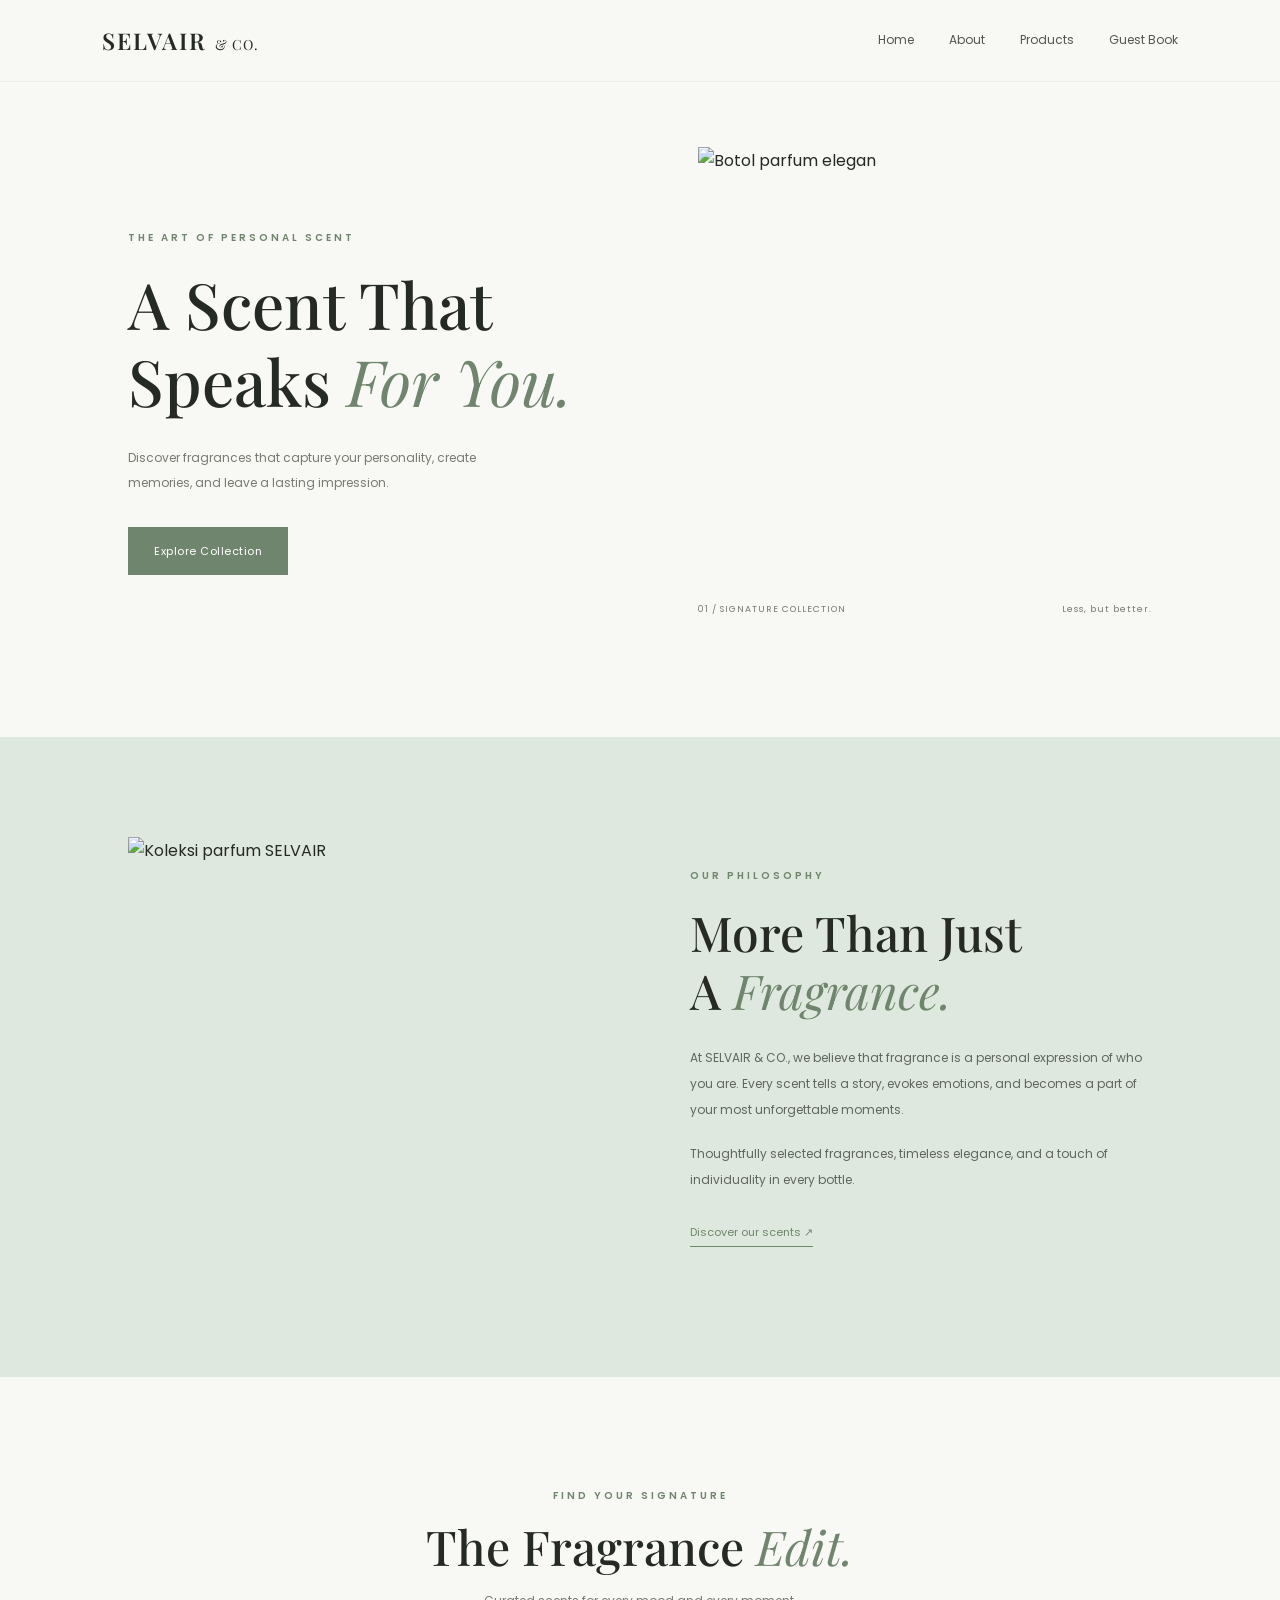
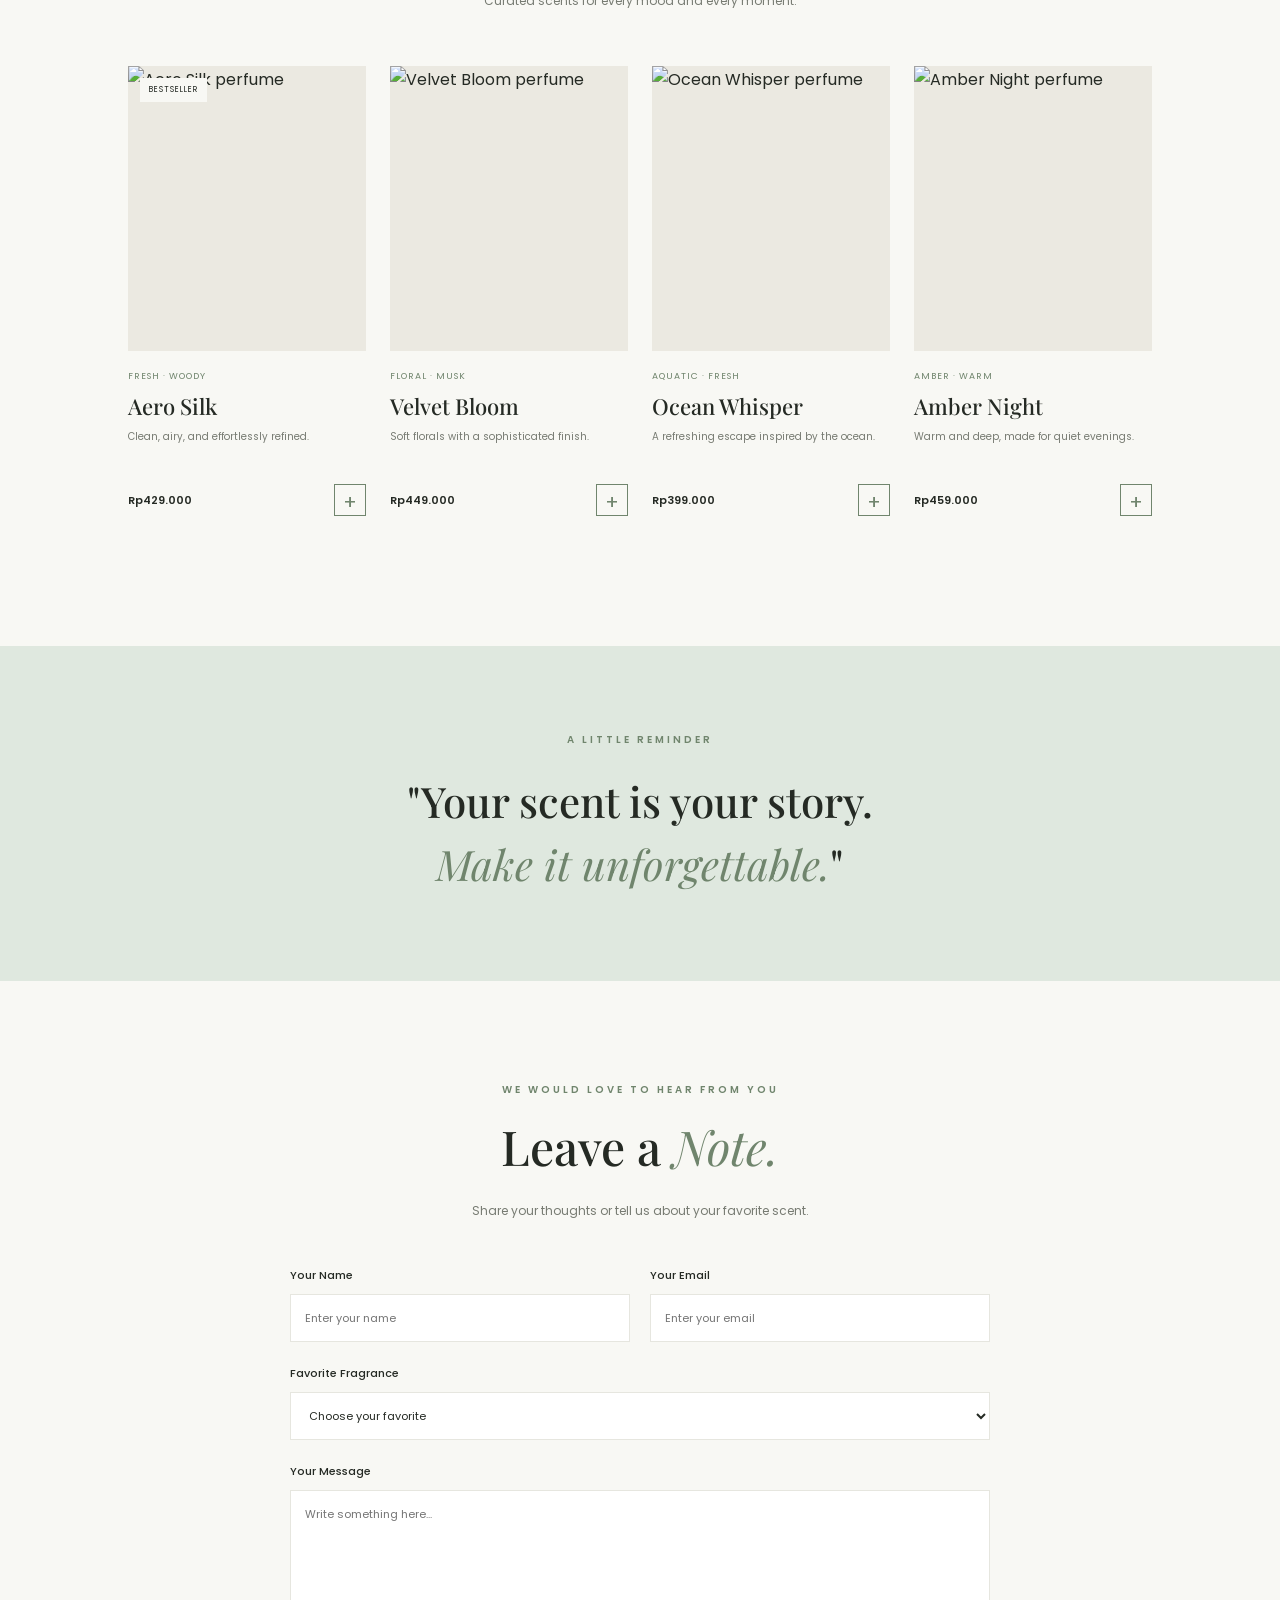
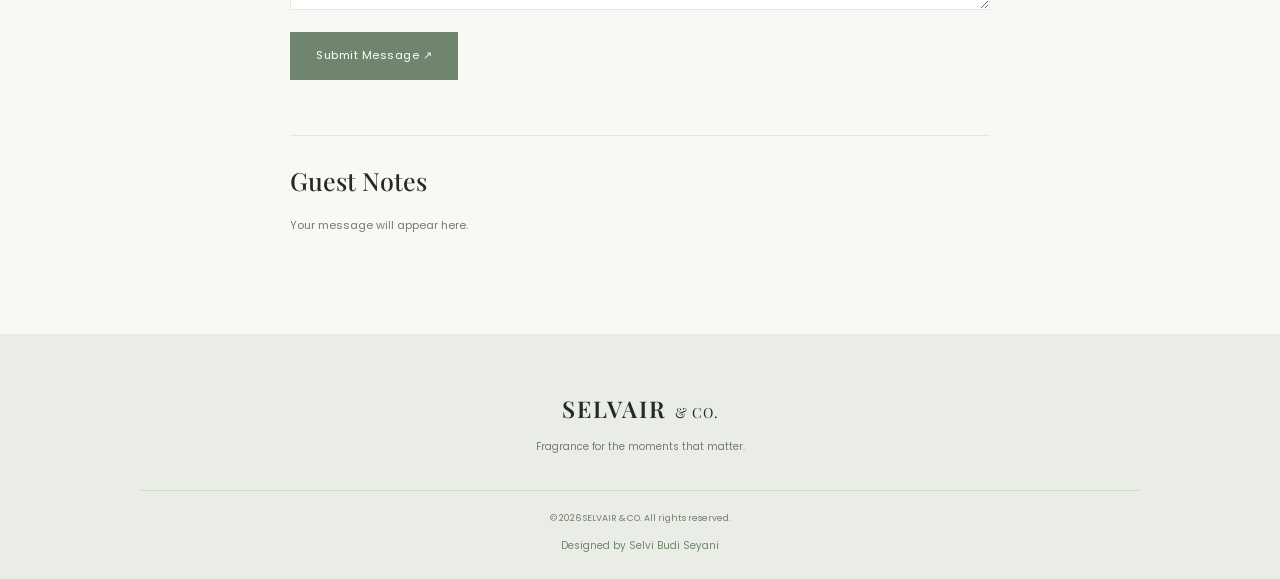
==== index.html @ 3b35ac5a "Rename indext.html to index.html" ====
<!DOCTYPE html>
<html lang="id">
<head>
    <meta charset="UTF-8">
    <meta name="viewport" content="width=device-width, initial-scale=1.0">
    <title>SELVAIR & CO. | Perfume Store</title>

    <link rel="preconnect" href="https://fonts.googleapis.com">
    <link rel="preconnect" href="https://fonts.gstatic.com" crossorigin>
    <link href="https://fonts.googleapis.com/css2?family=Playfair+Display:wght@400;500;600;700&family=Poppins:wght@300;400;500;600&display=swap" rel="stylesheet">

    <link rel="stylesheet" href="style.css">
</head>
<body>

    <header class="navbar">
        <a href="#home" class="logo">SELVAIR <span>& CO.</span></a>

        <button class="menu-toggle" id="menuToggle"
            aria-label="Buka menu" aria-expanded="false">
            ☰
        </button>

        <nav id="navMenu">
            <a href="#home">Home</a>
            <a href="#about">About</a>
            <a href="#products">Products</a>
            <a href="#guestbook">Guest Book</a>
        </nav>
    </header>

    <main>
        <section class="hero" id="home">
            <div class="hero-content">
                <p class="eyebrow">THE ART OF PERSONAL SCENT</p>
                <h1>A Scent That<br>Speaks <em>For You.</em></h1>
                <p class="hero-description">
                    Discover fragrances that capture your personality,
                    create memories, and leave a lasting impression.
                </p>
                <a href="#products" class="button">Explore Collection</a>
            </div>

            <div class="hero-image">
                <img
                    src="https://images.unsplash.com/photo-1594035910387-fea47794261f?auto=format&fit=crop&w=1000&q=85"
                    alt="Botol parfum elegan">
                <div class="image-caption">
                    <span>01 / SIGNATURE COLLECTION</span>
                    <span>Less, but better.</span>
                </div>
            </div>
        </section>

        <section class="about section" id="about">
            <div class="about-image">
                <img
                    src="https://images.unsplash.com/photo-1541643600914-78b084683601?auto=format&fit=crop&w=900&q=85"
                    alt="Koleksi parfum SELVAIR">
            </div>

            <div class="about-content">
                <p class="eyebrow">OUR PHILOSOPHY</p>
                <h2>More Than Just<br>A <em>Fragrance.</em></h2>
                <p>
                    At SELVAIR & CO., we believe that fragrance is a
                    personal expression of who you are. Every scent
                    tells a story, evokes emotions, and becomes a part
                    of your most unforgettable moments.
                </p>
                <p>
                    Thoughtfully selected fragrances, timeless elegance,
                    and a touch of individuality in every bottle.
                </p>
                <a href="#products" class="text-link">Discover our scents ↗</a>
            </div>
        </section>

        <section class="products section" id="products">
            <div class="section-heading">
                <p class="eyebrow">FIND YOUR SIGNATURE</p>
                <h2>The Fragrance <em>Edit.</em></h2>
                <p>Curated scents for every mood and every moment.</p>
            </div>

            <div class="product-grid">
                <article class="product-card">
                    <div class="product-image">
                        <img
                            src="https://images.unsplash.com/photo-1592945403244-b3fbafd7f539?auto=format&fit=crop&w=700&q=85"
                            alt="Aero Silk perfume">
                        <span class="product-tag">BESTSELLER</span>
                    </div>
                    <div class="product-info">
                        <p class="product-category">FRESH · WOODY</p>
                        <h3>Aero Silk</h3>
                        <p class="product-description">
                            Clean, airy, and effortlessly refined.
                        </p>
                        <div class="product-bottom">
                            <span class="price">Rp429.000</span>
                            <button class="add-button"
                                data-product="Aero Silk"
                                aria-label="Pilih Aero Silk">+</button>
                        </div>
                    </div>
                </article>

                <article class="product-card">
                    <div class="product-image">
                        <img
                            src="https://images.unsplash.com/photo-1615634260167-c8cdede054de?auto=format&fit=crop&w=700&q=85"
                            alt="Velvet Bloom perfume">
                    </div>
                    <div class="product-info">
                        <p class="product-category">FLORAL · MUSK</p>
                        <h3>Velvet Bloom</h3>
                        <p class="product-description">
                            Soft florals with a sophisticated finish.
                        </p>
                        <div class="product-bottom">
                            <span class="price">Rp449.000</span>
                            <button class="add-button"
                                data-product="Velvet Bloom"
                                aria-label="Pilih Velvet Bloom">+</button>
                        </div>
                    </div>
                </article>

                <article class="product-card">
                    <div class="product-image">
                        <img
                            src="https://images.unsplash.com/photo-1590736969955-71cc94901144?auto=format&fit=crop&w=700&q=85"
                            alt="Ocean Whisper perfume">
                    </div>
                    <div class="product-info">
                        <p class="product-category">AQUATIC · FRESH</p>
                        <h3>Ocean Whisper</h3>
                        <p class="product-description">
                            A refreshing escape inspired by the ocean.
                        </p>
                        <div class="product-bottom">
                            <span class="price">Rp399.000</span>
                            <button class="add-button"
                                data-product="Ocean Whisper"
                                aria-label="Pilih Ocean Whisper">+</button>
                        </div>
                    </div>
                </article>

                <article class="product-card">
                    <div class="product-image">
                        <img
                            src="https://images.unsplash.com/photo-1595425970377-c9703cf48b6d?auto=format&fit=crop&w=700&q=85"
                            alt="Amber Night perfume">
                    </div>
                    <div class="product-info">
                        <p class="product-category">AMBER · WARM</p>
                        <h3>Amber Night</h3>
                        <p class="product-description">
                            Warm and deep, made for quiet evenings.
                        </p>
                        <div class="product-bottom">
                            <span class="price">Rp459.000</span>
                            <button class="add-button"
                                data-product="Amber Night"
                                aria-label="Pilih Amber Night">+</button>
                        </div>
                    </div>
                </article>
            </div>

            <p class="selection-message" id="selectionMessage"
                role="status" aria-live="polite"></p>
        </section>

        <section class="quote-section">
            <p class="eyebrow">A LITTLE REMINDER</p>
            <h2>"Your scent is your story.<br><em>Make it unforgettable.</em>"</h2>
        </section>

        <section class="guestbook section" id="guestbook">
            <div class="guestbook-heading">
                <p class="eyebrow">WE WOULD LOVE TO HEAR FROM YOU</p>
                <h2>Leave a <em>Note.</em></h2>
                <p>Share your thoughts or tell us about your favorite scent.</p>
            </div>

            <form id="guestForm">
                <div class="form-row">
                    <div class="form-group">
                        <label for="name">Your Name</label>
                        <input type="text" id="name" name="name"
                            placeholder="Enter your name" required>
                    </div>

                    <div class="form-group">
                        <label for="email">Your Email</label>
                        <input type="email" id="email" name="email"
                            placeholder="Enter your email" required>
                    </div>
                </div>

                <div class="form-group">
                    <label for="favorite">Favorite Fragrance</label>
                    <select id="favorite" name="favorite" required>
                        <option value="">Choose your favorite</option>
                        <option>Aero Silk</option>
                        <option>Velvet Bloom</option>
                        <option>Ocean Whisper</option>
                        <option>Amber Night</option>
                        <option>Other</option>
                    </select>
                </div>

                <div class="form-group">
                    <label for="message">Your Message</label>
                    <textarea id="message" name="message" rows="4"
                        placeholder="Write something here..."
                        required></textarea>
                </div>

                <button type="submit" class="button submit-button">
                    Submit Message ↗
                </button>
            </form>

            <div class="guestbook-entries" id="guestEntries"
                aria-live="polite">
                <h3>Guest Notes</h3>
                <p class="empty-message">Your message will appear here.</p>
            </div>
        </section>
    </main>

    <footer class="footer">
        <a href="#home" class="logo">SELVAIR <span>& CO.</span></a>
        <p>Fragrance for the moments that matter.</p>
        <div class="footer-line"></div>
        <p class="copyright">
            © 2026 SELVAIR & CO. All rights reserved.
        </p>
        <p class="designer">Designed by Selvi Budi Seyani</p>
    </footer>

    <script src="script.js"></script>
</body>
</html>
---- style.css ----
:root {
    --cream: #f8f8f4;
    --sage: #dfe8df;
    --green: #70856d;
    --dark: #252a24;
    --muted: #777b72;
    --white: #ffffff;
    --border: #e6e6df;
}

* {
    margin: 0;
    padding: 0;
    box-sizing: border-box;
    scroll-behavior: smooth;
}

body {
    font-family: 'Poppins', sans-serif;
    background: var(--cream);
    color: var(--dark);
    line-height: 1.7;
}

a {
    color: inherit;
    text-decoration: none;
}

img {
    display: block;
    width: 100%;
    object-fit: cover;
}

button,
input,
textarea,
select {
    font: inherit;
}

button {
    cursor: pointer;
}

/* NAVBAR */

.navbar {
    height: 82px;
    padding: 0 8%;
    display: flex;
    align-items: center;
    justify-content: space-between;
    background: var(--cream);
    position: sticky;
    top: 0;
    z-index: 100;
    border-bottom: 1px solid rgba(0, 0, 0, 0.04);
}

.logo {
    font-family: 'Playfair Display', serif;
    font-size: 23px;
    font-weight: 600;
    letter-spacing: 2px;
    white-space: nowrap;
}

.logo span {
    font-size: 14px;
    font-weight: 400;
    letter-spacing: 1px;
}

.navbar nav {
    display: flex;
    align-items: center;
    gap: 35px;
}

.navbar nav a {
    font-size: 12px;
    color: #53564f;
    transition: color 0.3s;
}

.navbar nav a:hover {
    color: var(--green);
}

.menu-toggle {
    display: none;
    border: none;
    background: none;
    color: var(--dark);
    font-size: 26px;
}

/* HERO */

.hero {
    min-height: 610px;
    display: grid;
    grid-template-columns: 1fr 0.9fr;
    align-items: center;
    gap: 65px;
    padding: 65px 10% 80px;
}

.hero-content {
    padding: 20px 0;
}

.eyebrow {
    color: var(--green);
    font-size: 10px;
    font-weight: 600;
    letter-spacing: 3px;
    margin-bottom: 20px;
}

h1,
h2,
h3 {
    font-family: 'Playfair Display', serif;
    font-weight: 500;
    line-height: 1.2;
}

.hero h1 {
    font-size: clamp(42px, 5vw, 65px);
    margin-bottom: 25px;
}

h1 em,
h2 em {
    color: var(--green);
    font-weight: 400;
}

.hero-description {
    max-width: 390px;
    font-size: 12px;
    line-height: 2.1;
    color: var(--muted);
    margin-bottom: 32px;
}

.button {
    display: inline-flex;
    justify-content: center;
    align-items: center;
    min-height: 48px;
    padding: 13px 25px;
    background: var(--green);
    color: var(--white);
    border: 1px solid var(--green);
    font-size: 11px;
    letter-spacing: 0.5px;
    transition: background 0.3s, color 0.3s;
}

.button:hover {
    background: transparent;
    color: var(--green);
}

.hero-image {
    position: relative;
    padding-bottom: 40px;
}

.hero-image img {
    height: 440px;
    object-position: center;
}

.image-caption {
    display: flex;
    justify-content: space-between;
    gap: 10px;
    padding-top: 15px;
    color: var(--muted);
    font-size: 9px;
    letter-spacing: 1px;
}

/* ABOUT */

.section {
    padding: 100px 10%;
}

.about {
    display: grid;
    grid-template-columns: 1fr 1fr;
    align-items: center;
    gap: 100px;
    background: var(--sage);
}

.about-image img {
    height: 440px;
}

.about-content h2,
.section-heading h2,
.guestbook-heading h2 {
    font-size: clamp(35px, 4vw, 48px);
    margin-bottom: 25px;
}

.about-content > p:not(.eyebrow) {
    font-size: 12px;
    line-height: 2.2;
    color: #60665d;
    margin-bottom: 17px;
}

.text-link {
    display: inline-block;
    margin-top: 12px;
    padding-bottom: 5px;
    border-bottom: 1px solid var(--green);
    font-size: 11px;
    color: var(--green);
}

/* PRODUCTS */

.products {
    padding-top: 110px;
    padding-bottom: 100px;
}

.section-heading {
    text-align: center;
    margin-bottom: 55px;
}

.section-heading .eyebrow {
    margin-bottom: 14px;
}

.section-heading h2 {
    margin-bottom: 15px;
}

.section-heading > p:last-child {
    font-size: 12px;
    color: var(--muted);
}

.product-grid {
    display: grid;
    grid-template-columns: repeat(4, minmax(0, 1fr));
    gap: 24px;
}

.product-card {
    min-width: 0;
}

.product-image {
    position: relative;
    overflow: hidden;
    background: #ebe9e1;
}

.product-image img {
    height: 285px;
    transition: transform 0.5s;
}

.product-card:hover .product-image img {
    transform: scale(1.05);
}

.product-tag {
    position: absolute;
    top: 12px;
    left: 12px;
    padding: 5px 9px;
    background: var(--cream);
    font-size: 8px;
    letter-spacing: 1px;
}

.product-info {
    padding-top: 18px;
}

.product-category {
    color: var(--green);
    font-size: 9px;
    letter-spacing: 1px;
}

.product-info h3 {
    font-size: 22px;
    margin: 8px 0;
}

.product-description {
    min-height: 42px;
    font-size: 10px;
    color: var(--muted);
    line-height: 1.9;
}

.product-bottom {
    display: flex;
    justify-content: space-between;
    align-items: center;
    gap: 8px;
    margin-top: 15px;
}

.price {
    font-size: 11px;
    font-weight: 600;
}

.add-button {
    width: 32px;
    height: 32px;
    border: 1px solid var(--green);
    background: transparent;
    color: var(--green);
    font-size: 20px;
    transition: all 0.3s;
}

.add-button:hover {
    background: var(--green);
    color: var(--white);
}

.selection-message {
    text-align: center;
    color: var(--green);
    font-size: 12px;
    margin-top: 30px;
}

/* QUOTE */

.quote-section {
    padding: 85px 20px;
    text-align: center;
    background: var(--sage);
}

.quote-section .eyebrow {
    margin-bottom: 22px;
}

.quote-section h2 {
    font-size: clamp(28px, 4vw, 42px);
    line-height: 1.5;
}

/* GUEST BOOK */

.guestbook {
    max-width: 1050px;
    margin: auto;
}

.guestbook-heading {
    text-align: center;
    margin-bottom: 45px;
}

.guestbook-heading > p:last-child {
    font-size: 12px;
    color: var(--muted);
}

#guestForm {
    max-width: 700px;
    margin: auto;
}

.form-row {
    display: grid;
    grid-template-columns: 1fr 1fr;
    gap: 20px;
}

.form-group {
    display: flex;
    flex-direction: column;
    gap: 9px;
    margin-bottom: 22px;
}

.form-group label {
    font-size: 11px;
    font-weight: 500;
}

.form-group input,
.form-group textarea,
.form-group select {
    width: 100%;
    padding: 14px;
    background: var(--white);
    color: var(--dark);
    border: 1px solid var(--border);
    outline: none;
    border-radius: 0;
    font-size: 11px;
}

.form-group input:focus,
.form-group textarea:focus,
.form-group select:focus {
    border-color: var(--green);
}

.form-group textarea {
    resize: vertical;
    min-height: 120px;
}

.submit-button {
    border-radius: 0;
}

.guestbook-entries {
    max-width: 700px;
    margin: 55px auto 0;
    border-top: 1px solid var(--border);
    padding-top: 30px;
}

.guestbook-entries h3 {
    font-size: 25px;
    margin-bottom: 20px;
}

.empty-message {
    font-size: 11px;
    color: var(--muted);
}

.guest-entry {
    padding: 20px 0;
    border-bottom: 1px solid var(--border);
    overflow-wrap: anywhere;
}

.guest-entry h4 {
    font-size: 13px;
    font-weight: 500;
}

.guest-entry p {
    margin-top: 8px;
    font-size: 11px;
    color: var(--muted);
    white-space: pre-wrap;
}

.guest-entry .entry-favorite {
    color: var(--green);
    font-size: 10px;
}

/* FOOTER */

.footer {
    padding: 55px 20px 25px;
    text-align: center;
    background: #e9ede5;
}

.footer > p {
    margin-top: 10px;
    color: var(--muted);
    font-size: 10px;
}

.footer-line {
    max-width: 1000px;
    height: 1px;
    margin: 35px auto 20px;
    background: #d5dacf;
}

.footer .copyright {
    font-size: 9px;
}

.footer .designer {
    color: var(--green);
    font-size: 10px;
}

/* RESPONSIVE */

@media (max-width: 1000px) {
    .navbar {
        padding: 0 5%;
    }

    .navbar nav {
        gap: 20px;
    }

    .hero {
        padding: 55px 7%;
        gap: 35px;
    }

    .section {
        padding-left: 7%;
        padding-right: 7%;
    }

    .about {
        gap: 45px;
    }

    .product-grid {
        grid-template-columns: repeat(2, minmax(0, 1fr));
        gap: 35px 22px;
    }

    .product-image img {
        height: 320px;
    }
}

@media (max-width: 600px) {
    .navbar {
        height: 70px;
    }

    .logo {
        font-size: 20px;
    }

    .logo span {
        font-size: 12px;
    }

    .menu-toggle {
        display: block;
    }

    .navbar nav {
        display: none;
        position: absolute;
        top: 70px;
        left: 0;
        right: 0;
        padding: 20px 7%;
        background: var(--cream);
        border-bottom: 1px solid var(--border);
        flex-direction: column;
        align-items: flex-start;
        gap: 18px;
    }

    .navbar nav.open {
        display: flex;
    }

    .hero {
        grid-template-columns: 1fr;
        gap: 35px;
        padding: 55px 7% 45px;
    }

    .hero h1 {
        font-size: 47px;
    }

    .hero-image img {
        height: 350px;
    }

    .about {
        grid-template-columns: 1fr;
        gap: 35px;
    }

    .section {
        padding-top: 70px;
        padding-bottom: 70px;
    }

    .about-image img {
        height: 330px;
    }

    .product-grid {
        gap: 30px 14px;
    }

    .product-image img {
        height: 220px;
    }

    .product-info h3 {
        font-size: 19px;
    }

    .product-description {
        min-height: 55px;
    }

    .price {
        font-size: 10px;
    }

    .add-button {
        width: 29px;
        height: 29px;
        flex-shrink: 0;
    }

    .form-row {
        grid-template-columns: 1fr;
        gap: 0;
    }

    .quote-section {
        padding: 65px 18px;
    }
}
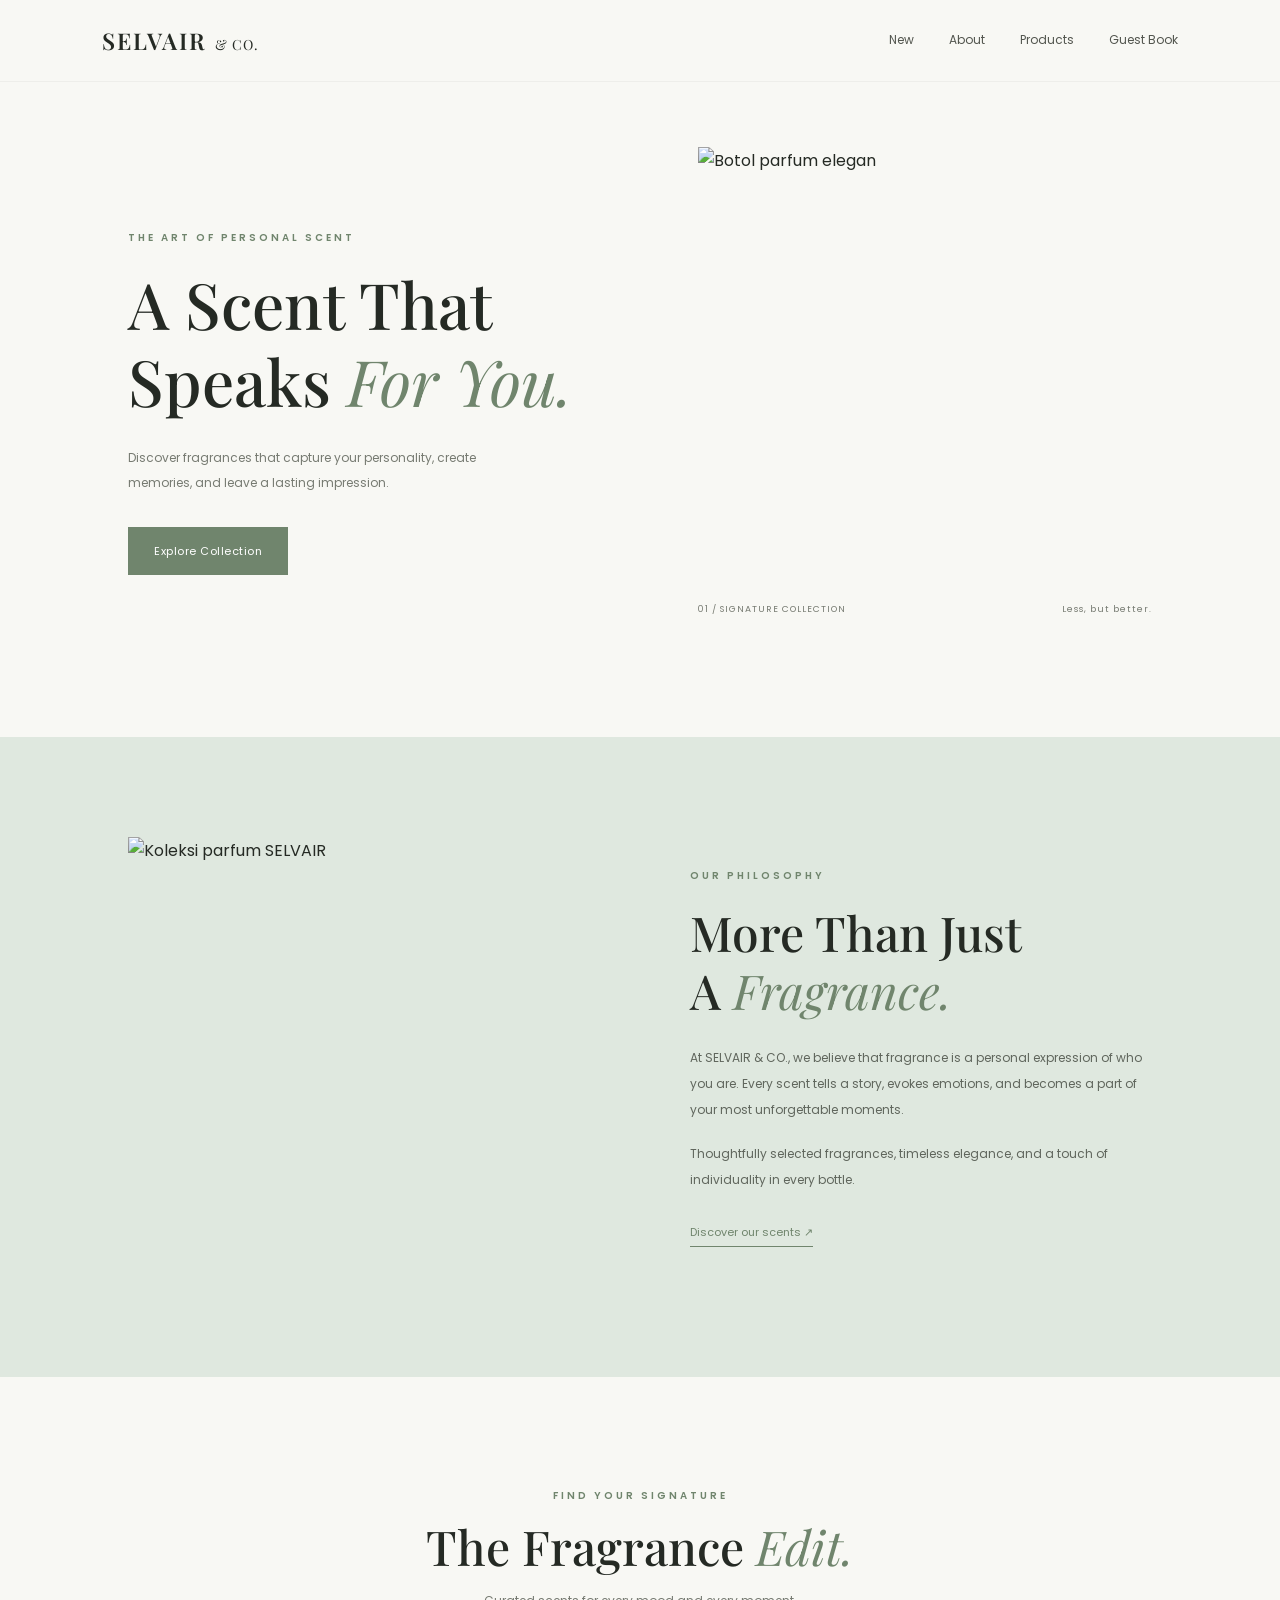
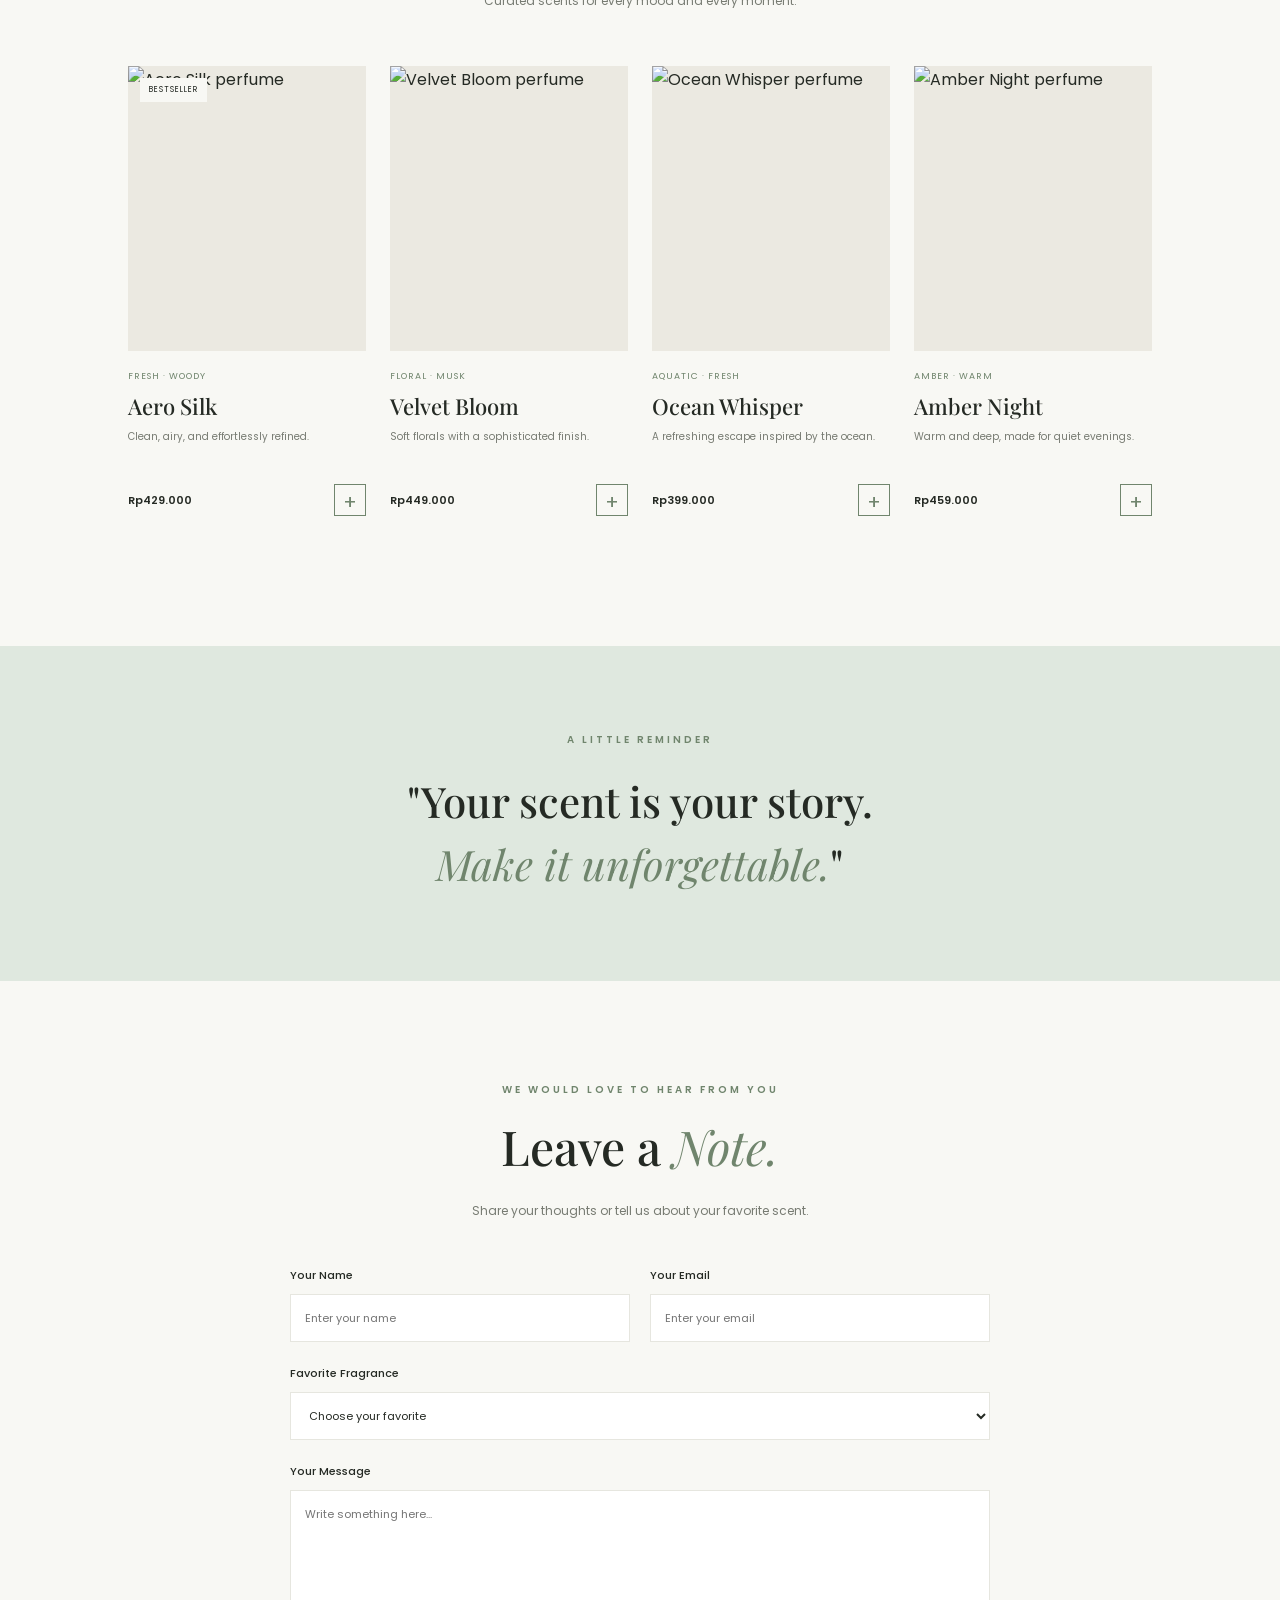
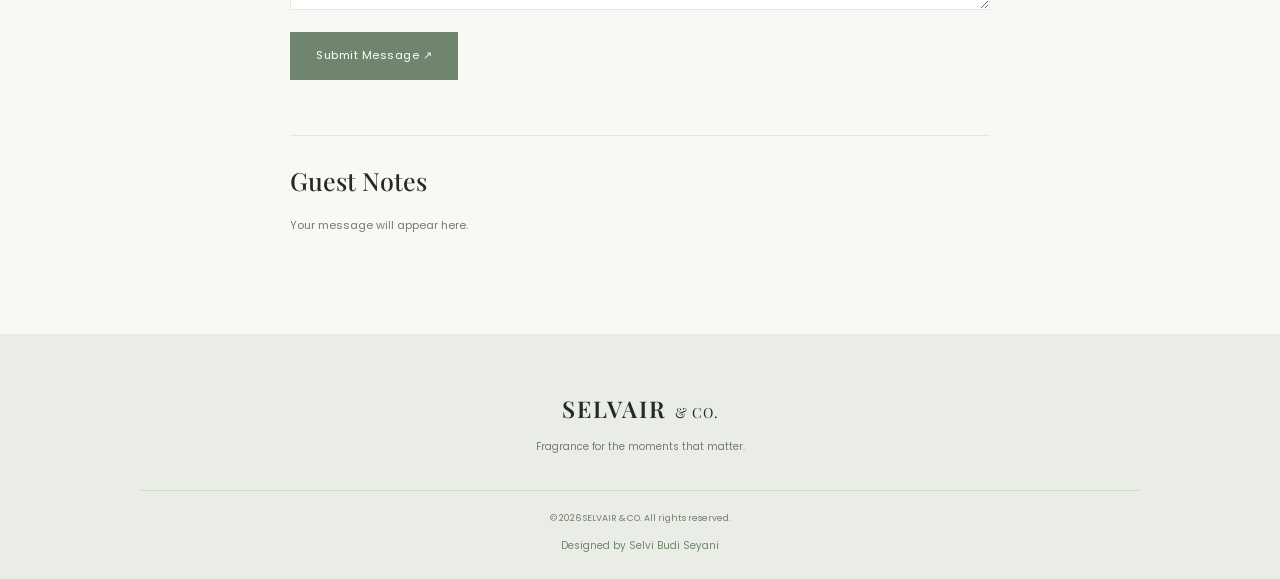
==== commit 98239cbd: "menu" ====
--- a/index.html
+++ b/index.html
@@ -22,7 +22,7 @@
         </button>
 
         <nav id="navMenu">
-            <a href="#home">Home</a>
+            <a href="#home">New</a>
             <a href="#about">About</a>
             <a href="#products">Products</a>
             <a href="#guestbook">Guest Book</a>
